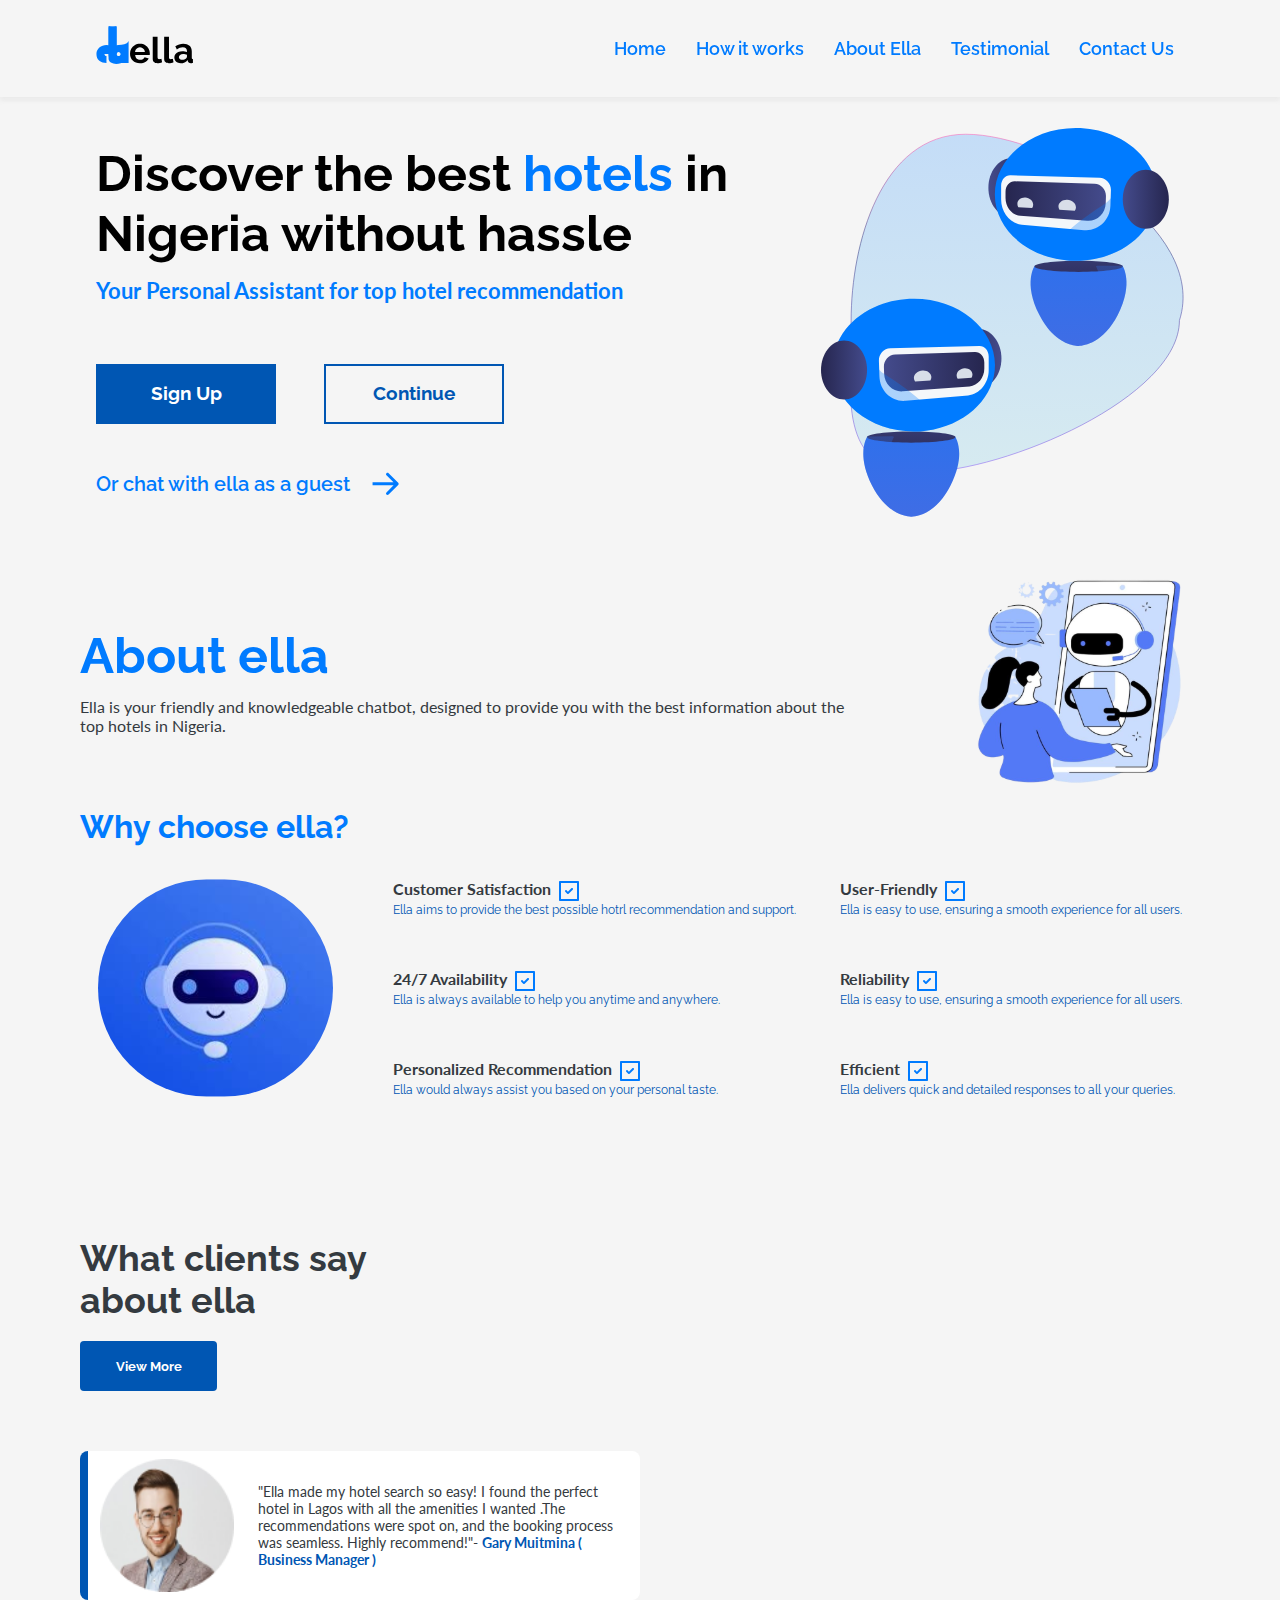
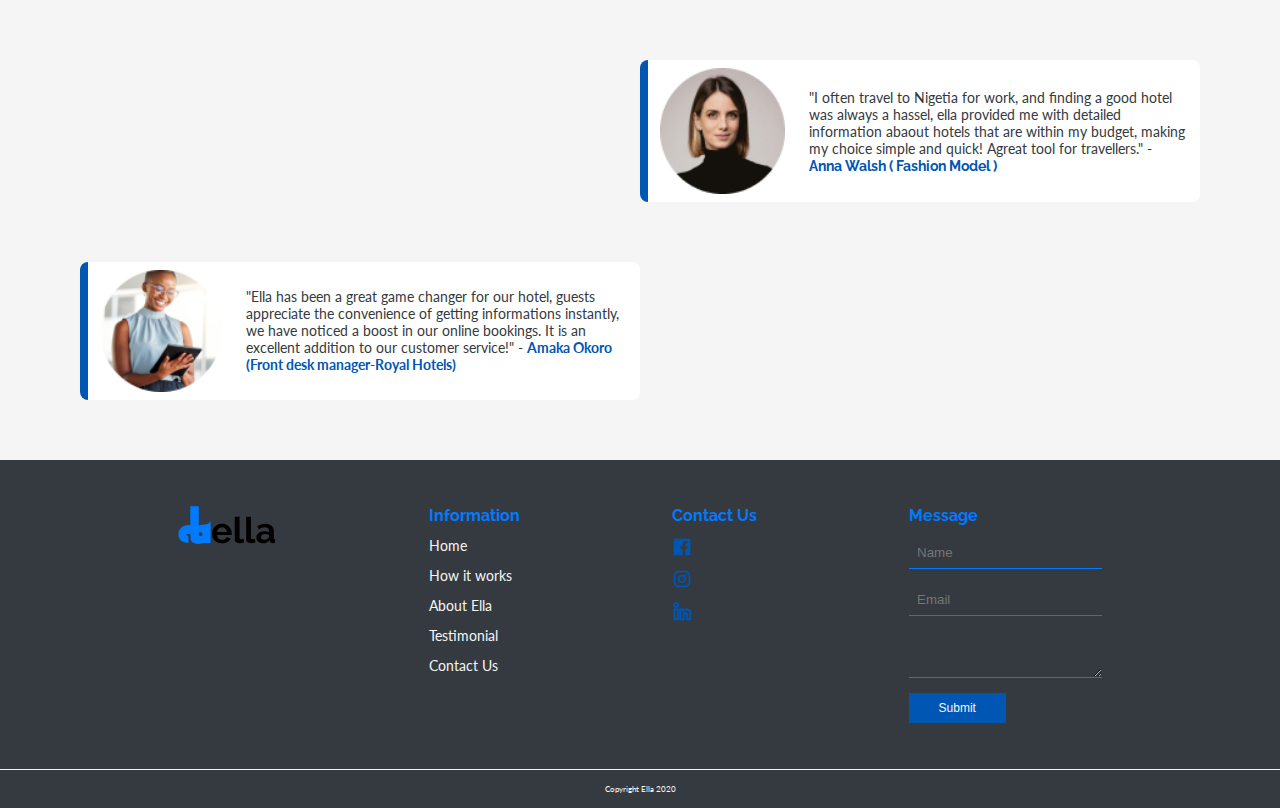
==== index.html @ a77675ed "ref" ====
<!DOCTYPE html>
<html lang="en">
<head>
    <meta charset="UTF-8">
    <meta name="viewport" content="width=device-width, initial-scale=1.0">
    <title>landing page</title>
    <link rel="stylesheet" href="./ibyte.css">
</head>
<body>
    <div class="wrapper">
        <header class="container">
            <div class="logo">
                <img src="./ella.svg" alt="">
            </div>
            <nav class="navigation">
                <ul>
                    <Li><a href="">Home</a></Li>
                    <Li><a href="">How it works</a></Li>
                    <Li><a href="">About Ella</a></Li>
                    <Li><a href="">Testimonial</a></Li>
                    <Li><a href="">Contact Us</a></Li>
                </ul>
            </nav>
            <div class="hand">
                <span class="menu"></span>
                <span class="menu"></span>
                <span class="menu"></span>
            </div>
        </header>

        <!-- hero section -->
        <section class="hero container">
            <div class="left_infor">
                <h1>Discover the best <span>hotels</span> in <br> Nigeria without hassle</h1>
                <h3>Your Personal Assistant for top hotel recommendation </h3>
                <div class="btn">
                    <a href="" class="cta">Sign Up</a>
                    <a href="" class="cta secbtn">Continue</a>
                </div>
                <a href="" class="guest">Or chat with ella as a guest <span><img src="./arrow.svg" alt=""></span></a>
            </div>
            <div class="right">
                <img src="./Group 11.svg" alt="">
            </div>
        </section>
    </div>

    <!-- About Section -->
    <div class="acontainer">
        <div class="c1">
            <div class="c1text">
                <h1>About ella</h1>
                <h3>Ella is your friendly and knowledgeable chatbot, designed to provide you with the best information about the top hotels in Nigeria.</h3>
            </div>
            <img src="aboutimg.svg" alt="">
        </div>
        <div class="c2">
                <h1>Why choose ella?</h1>
      
                <div class="c2text">
                    <img src="aboutimg2.svg" alt="">
                    <div class="c2content">
                        <div class="c2content1">
                            <div class="con">
                                <div class="headcon">
                                    <p>Customer Satisfaction</p>
                                    <img src="mark icon.svg" alt="">
                                </div>
                                <p class="p1"> Ella aims to provide the best possible hotrl recommendation and support.</p>
                            </div>
                            <div class="con">
                                <div class="headcon">
                                    <p>24/7 Availability</p>
                                    <img src="mark icon.svg" alt="">
                                </div>
                                <p class="p1"> Ella is always available to help you anytime and anywhere.</p>
                            </div>
                            <div class="con">
                                <div class="headcon">
                                    <p>Personalized Recommendation</p>
                                    <img src="mark icon.svg" alt="">
                                </div>
                                <p class="p1"> Ella would always assist you based on your personal taste.</p>
                            </div>
                        </div>
                    

                     <div class="c2content2 ">
                        <div class="con">
                            <div class="headcon">
                                <p>User-Friendly</p>
                                <img src="mark icon.svg" alt="">
                            </div>
                            <p class="p1"> Ella is easy to use, ensuring a smooth experience for all users.</p>
                        </div>
                        <div class="con">
                            <div class="headcon">
                                <p>Reliability</p>
                                <img src="mark icon.svg" alt="">
                            </div>
                            <p class="p1"> Ella is easy to use, ensuring a smooth experience for all users.</p>
                        </div>
                        <div class="con">
                            <div class="headcon">
                                <p>Efficient</p>
                                <img src="mark icon.svg" alt="">
                            </div>
                            <p class="p1"> Ella delivers quick and detailed responses to all your queries.</p>
                        </div>
                    </div>
                </div>
        </div>   
             

        </div>
    </div>

    <!-- Testimonials -->
    <div class="testimonials">
        <div class="testimonialhead">
            <h1>What clients say <br>about ella</h1>
            <div class="tbtn"><button>View More</button></div>
        </div>
        <div class="tcards">
            <div class="card">
                <img src="./Frame 66.png" alt="">
                <div class="cardtxt">
                    <p>
                        "Ella made my hotel search so easy! I found the perfect hotel in Lagos with all the amenities I wanted
                        .The recommendations were spot on, and the booking process was seamless. Highly recommend!"- <span>Gary Muitmina ( Business Manager )</span> 
                    </p>
                </div>
            </div>
            <div class="card2">
                <img src="./Frame 67.png" alt="">
                <div class="cardtxt">
                    <p>
                        "I often travel to Nigetia for work, and finding a good hotel was always a hassel, ella provided me with detailed information abaout hotels that are within my budget, making my choice simple and quick! Agreat tool for travellers." - <span>Anna Walsh ( Fashion Model )</span>
                    </p>
                </div>
            </div>
            <div class="card">
                <img src="./Frame 68.png" alt="">
                <div class="cardtxt">
                    <p>
                    "Ella has been a great game changer for our hotel, guests appreciate the convenience of getting informations instantly, we have noticed a boost in our online bookings. It is an excellent addition to our customer service!" - <span>Amaka Okoro (Front desk manager-Royal Hotels)</span>
                    </p>
                </div>
            </div>
        </div>
    </div>

<!-- footer -->

    <div class="dcontainer">
        <div class="footerlogo">
            <img src="./ella.svg" alt="">
        </div>
        <div class="footerlinks">
            <ul>
                <h5>Information</h5>
                <li><a href="">Home</a></li>
                <li><a href="">How it works</a></li>
                <li><a href="">About Ella</a></li>
                <li><a href="">Testimonial</a></li>
                <li><a href="">Contact Us</a></li>
            </ul>
        </div>
        <div class="footerlinks2">
            <ul>
                <h5>Contact Us</h5>
                <li><img src="fb logo.svg" alt=""></li>
                <li><img src="ig logo.svg" alt=""></li>
                <li><img src="linkedin logo.svg" alt=""></li>
            </ul>
        </div>
        <div class="message">
            <h5>Message</h5>
            <form action="">
                <input type="text" name="" id="" placeholder="Name">
                <input type="text" name="" id="" placeholder="Email">
               <textarea name="" id=""></textarea>
               <button>Submit</button>
            </form>
        </div>

    </div>
    <div class="buttom">
        <p>Copyright Ella 2020</p>
        
    </div>

</body>
</html>
---- ibyte.css ----
@import url("https://fonts.googleapis.com/css2?family=Raleway:ital,wght@0,100..900;1,100..900&display=swap");
@import url("https://fonts.googleapis.com/css2?family=Lato:ital,wght@0,100;0,300;0,400;0,700;0,900;1,100;1,300;1,400;1,700;1,900&family=Raleway:ital,wght@0,100..900;1,100..900&display=swap");

* {
  margin: 0;
  padding: 0;
  box-sizing: border-box;
}
body {
  background-color: #f5f5f5;
}

img {
  display: block;
  width: 100%;
  height: auto;
  object-fit: cover;
}
a {
  transition: 0.3s all ease-in-out;
  color: white;
}
:root {
  --coloran: #007bff;
}
.container {
  padding: 0 6rem;
}

/* handburger logo */
.hand {
  position: relative;
  width: 40px;
  height: 26.31px;
  top: 13.15px;
  left: 4.38px;
  display: none;
}
.hand span.menu {
  content: "";
  display: block;
  background-color: black;
  position: absolute;
  width: 35px;
  height: 3.5px;
  transition: all 0.5s ease-in-out;
}
.hand span:nth-child(1) {
  transform: translateY(-10px);
}
.hand span:nth-child(3) {
  transform: translateY(10px);
}

.hand:hover span:nth-child(1) {
  transform: rotateZ(45deg);
}
.hand:hover span:nth-child(3) {
  transform: rotate(-45deg);
}
.hand:hover span:nth-child(2) {
  transform: rotate(720deg);
  opacity: 0;
}

header {
  display: flex;
  background: #f5f5f5;
  box-shadow: 0px 4px 4px 0px #b6b6b625;
  justify-content: space-between;
  align-items: center;
  width: 100%;
  height: 97px;
  position: fixed;
  top: 0;
  left: 0;
}
header nav.navigation ul {
  list-style-type: none;
  display: flex;
  gap: 10px;
}
header nav.navigation ul a {
  display: block;
  color: var(--coloran);
  text-decoration: none;
  padding: 10px;
  font-family: Raleway;
  font-size: 18px;
  font-weight: 600;
  line-height: 7px;
  text-align: center;
}

/* hero section */
.hero {
  display: grid;
  grid-template-columns: 2fr 1fr;
  padding-top: 80px;
}


.left_infor {
  display: flex;
  flex-direction: column;
  gap: 1rem;
  margin-top: 4rem;
  min-width: 600px;
}
.left_infor h1 {
  font-family: Raleway;
  font-size: 50px;
  font-weight: 700;
  line-height: 60.26px;
  text-align: left;
  color: black;
}
.left_infor h1 span {
  color: var(--coloran);
}
.left_infor h3 {
  font-family: Lato;
  font-size: 22px;
  font-weight: 700;
  line-height: 19.2px;
  text-align: left;
  color: #007bff;
}

.btn {
  margin-top: 3rem;
  display: flex;
  align-items: center;
  justify-content: flex-start;
  gap: 3rem;
}
.cta {
  display: flex;
  align-items: center;
  justify-content: center;
  width: 180px;
  height: 60px;
  background: #0056b3;
  padding: 10px 20px;
  gap: 11px;
}
.cta:hover {
  background: #0056b390;
  transition: 0.3s all ease-in-out;
}
a.cta {
  text-decoration: none;
  color: white;
  font-family: Raleway;
  font-size: 18.6px;
  font-weight: 700;
  line-height: 21.84px;
  text-align: center;
}

a.secbtn {
  color: #0056b3;
}

.secbtn {
  width: 180px;
  height: 60px;
  border: 2px solid #0056b3;
  background-color: transparent;
}
.secbtn:hover {
  background: transparent;
  border: 2px solid #ffffff;
  transition: 0.3s all ease-in-out;
}
.navigation ul li a:hover {
  color: white;
}

.guest {
  display: flex;
  margin-top: 2rem;
  font-family: Raleway;
  font-size: 20px;
  font-weight: 600;
  line-height: 22px;
  text-align: left;
  color: #007bff;
  width: 400px;
  height: 25px;
  align-items: center;
}
a.guest {
  text-decoration: none;
}

.guest span {
  margin-left: 1rem;
  width: 2.4rem;
}
.right {
  margin-top: 3rem;
}

.testimonials {
  padding: 76px 80px 60px  80px;
}
.testimonialhead {
  font-family: 'Raleway';
  display: flex;
  flex-direction: column;
  gap: 20px;
}
 .testimonialhead h1 {
  font-size: 36px;
  font-weight: bold;
  color: #343A40;
 
}
.tbtn button {
  padding: 12px;
  width: 137px;
  height: 50px;
  border-radius: 4px;
  background-color: #0056b3;
  color: white;
  font-weight: bold;
  font-family: "raleway";
  border: 0px;
}
.tcards {
  display: flex;
  flex-direction: column;
  gap: 60px;
  padding-top: 60px;
  align-items: center;
}

.tcards .card {
  display: flex;
  align-items: center;
  width: 50%;
  padding: 8px 12px;
  gap: 24px;
  border-left: solid 8px #0056b3;
  background-color: white;
  box-shadow: #b6b6b625;
  align-self: flex-start;
  border-radius: 8px;
}

.tcards .card2 {
  display: flex;
  align-items: center;
  width: 50%;
  padding: 8px 12px;
  gap: 24px;
  border-left: solid 8px #0056b3;
  background-color: white;
  box-shadow: #b6b6b620;
  align-self: flex-end;
  border-radius: 8px;
}

.card .card2 img {
  object-fit: cover;
}

.card2 p span {
  font-weight: bold;
  color: #0056b3;
  font-family: 'Raleway';

}

.card2 p {
  font-size: 14px;
  font-family: 'Lato';
  color: #343A40;
}

.card p {
  font-size: 14px;
  font-family: 'Lato';
  color: #343A40;
}
.card p span {
  font-weight: bold;
  color: #0056b3;
  
}
.acontainer{

    padding: 46px 80px  46px 80px;
    display: flex;
    flex-direction: column;
    justify-content: space-between;
    gap: 10px;
}

.c1{
    display: flex;
    justify-content: space-between;
   gap: 120px;
    align-items: center ;
}

.ctext{
    justify-content: space-between;
    gap: 30px;
   
}

.c1 h1{
    font-size: 50px;
    font-weight: bold;
    color: #007bff;
    font-family: 'Raleway';
    padding-bottom: 12px;
}

.c1 h3{
    font-size: 16px;
    font-family: 'Lato';
    color: #343A40;
    font-weight: 400;
}

.c1 img{
   width: 235px;
   height: 235px;  
}

.c2 h1{
  padding-bottom: 16px;
  color: #007bff;
  font-family: 'Raleway';

}

.c2text{
    display: flex;
    justify-content: space-between;
    padding: 18px;
}

.c2text img{
width: fit-content;
height: fit-content;
}


.c2text .c2content{
   display: flex;
justify-content: space-between;
gap: 44px;
 
}

.c2content1{
    display: flex;
    flex-direction: column;
    justify-content: space-between;
    gap: 28px;
}

.c2content2{
    display: flex;
    flex-direction: column;
    justify-content: space-between;
    gap: 28px;
}



.c2content .c2content1{
    justify-content: space-between;
    gap: 28px;
}


.con .p1{
   color: #0056b3;
   font-size: 12px;
   font-weight: 400;
   font-family: 'Raleway';
}

.headcon{
display: flex;
gap: 6px;
align-content: center;
}

.headcon p{
    font-size: 16px;
    font-weight: bold;
    font-family: 'Lato';
    color: #343A40;

}
.headcon img{
    width: 24px;
    height: 24px;
}

.dcontainer{
  display: flex;
  justify-content: space-evenly;
  gap: 20px;
  padding: 46px   46px;
  background-color: #343A40;
}
.footerlinks{
  display: flex;
}
.footerlinks h5{
  color: #007bff;
  font-size: 16px;
  padding-bottom: 12px;
  font-family: 'Raleway';
}
.footerlinks li{
  list-style: none;
  gap: 12px;
  padding-bottom: 12px;
justify-content: space-between;


}
.footerlinks li a{
  color: #f5f5f5;
text-decoration: none;
font-family: 'Lato';
font-size: 14px;

}
.footerlinks2{ 
  display: flex;

}
.footerlinks2 h5{
  color: #007bff;
  text-decoration: none;
  font-size: 16px;
  padding-bottom: 12px;
  font-family: 'Raleway';
}
.footerlinks2 li{
  list-style: none;
  padding-bottom: 12px;
}


.footerlinks2 li img{
  width: 20px;
  height: 20px;
}

.message{
  display: flex;
  flex-direction: column;
}
.message form button{
  width: 50%;
  height: 30px;
  background-color: #0056b3;
  font-weight: 500;
  font-size: 12px;
  border: none;
  color: #f5f5f5;

}

.message h5{
  color: #007bff;
  text-decoration: none;
  font-size: 16px;
  font-family: 'Raleway';
  padding-bottom: 12px;

}
.message form{
  display: flex;
  flex-direction: column;
  justify-content: space-between;
  gap: 15px;
}

.message input{
  border: none;
  border-bottom: 1px solid #007bff;
  background-color: #343A40;
  color: #bfbfbf50;
  padding: 8px;
}

.message textarea{
  border: none;
  border-bottom: 1px solid #007bff;
  background-color: #343A40;
  padding: 8px;
}
.buttom{
  background-color: #343A40;
  border-top: 1px solid #f5f5f5;
  padding: 12px 0 12px 0;

}
.buttom p{
  font-size: 8px;
color: #f5f5f5;
width: 100%;
text-align: center;
font-family: 'Lato';
padding: 2px;
}
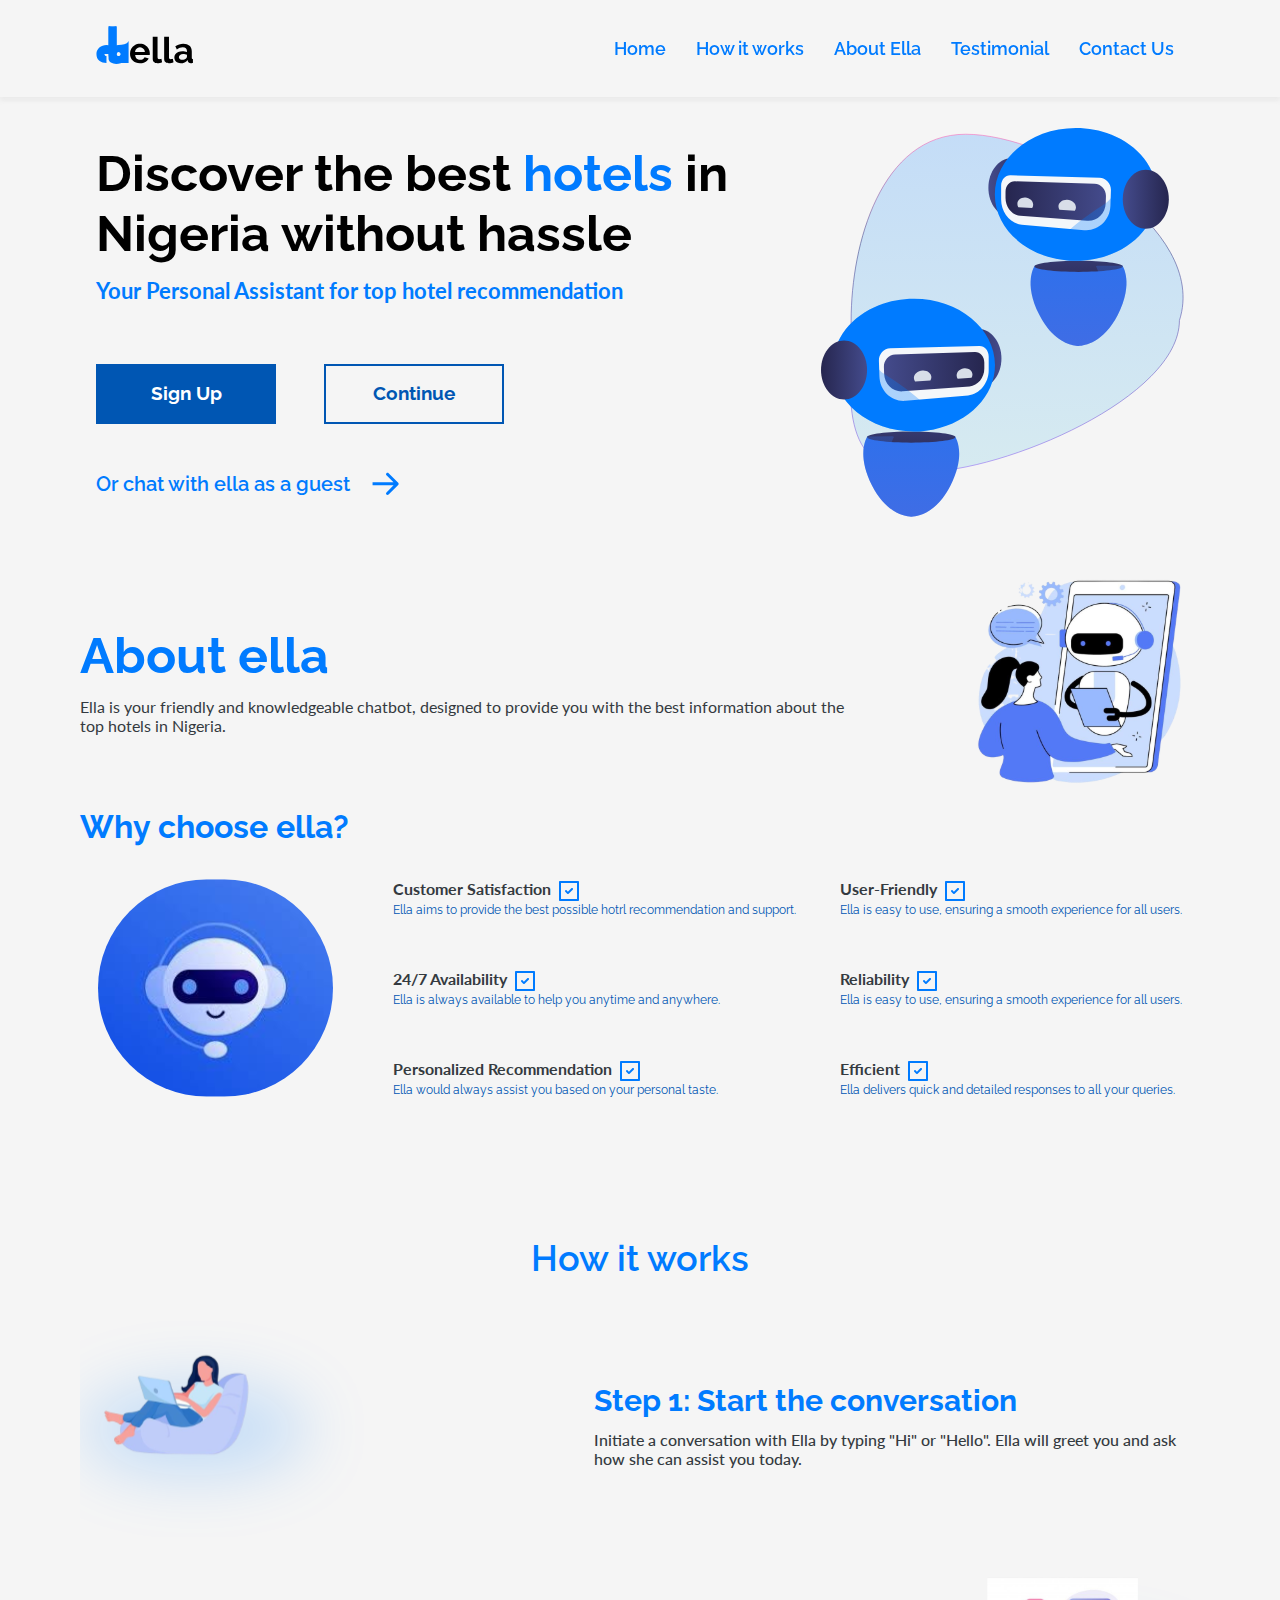
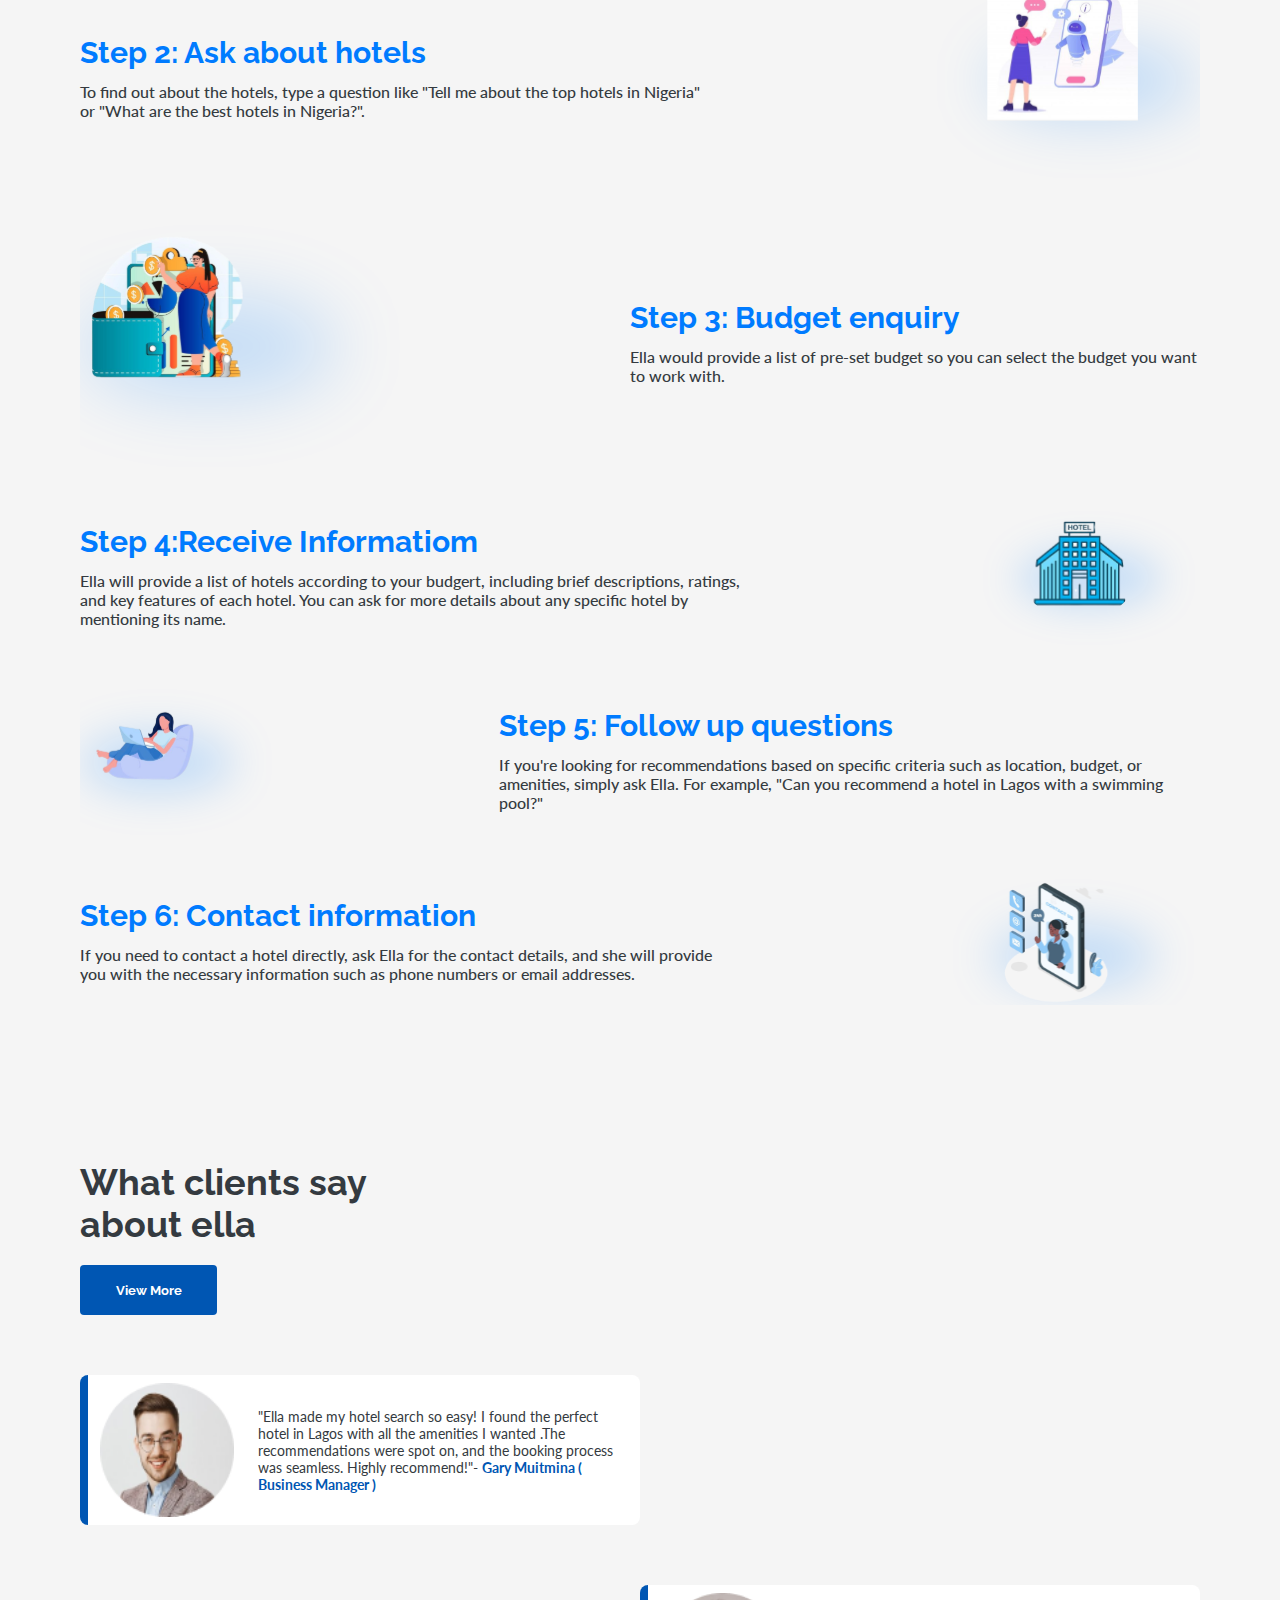
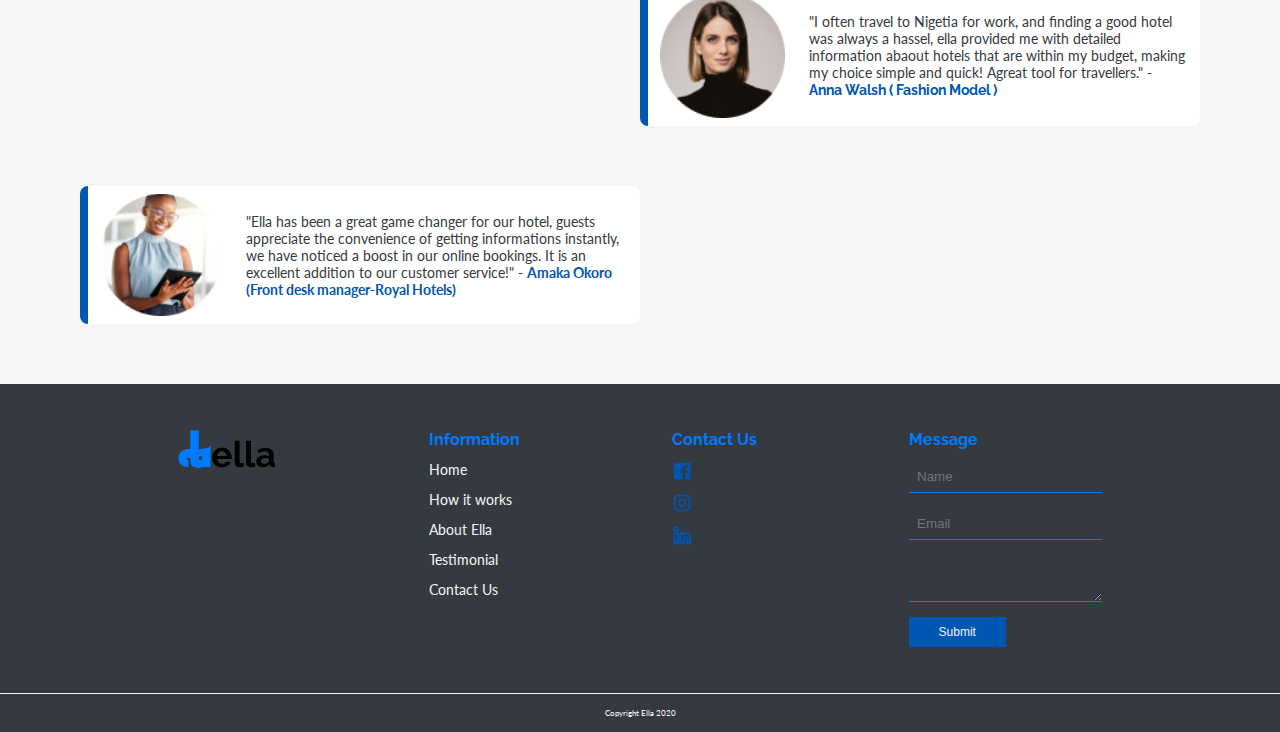
==== commit 3db6e442: "ref" ====
--- a/index.html
+++ b/index.html
@@ -115,6 +115,60 @@
         </div>
     </div>
 
+    <!-- How it works -->
+
+    <div class="wcontainer">
+        <div class="wtitle">
+            <h1>How it works</h1>
+        </div>
+        <div class="wlist1">
+            <div class="wimg"> <img src="step1.svg" alt=""></div>
+            <div class="wtext1">
+                <h2>Step 1: Start the conversation</h2>
+                <p>Initiate a conversation with Ella by typing "Hi" or "Hello".
+                    Ella will greet you and ask how she can assist you today.</p>
+            </div>
+        </div>
+        <div class="wlist2">
+            <div class="wimg"> <img src="step2.svg" alt=""></div>
+            <div class="wtext2">
+                <h2>Step 2: Ask about hotels</h2>
+                <p>To find out about the  hotels, type a question like "Tell me about the top hotels in Nigeria" or "What are the best hotels in Nigeria?".</p>
+            </div>
+        </div>
+
+        <div class="wlist1">
+            <div class="wimg"> <img src="Step3.svg" alt=""></div>
+            <div class="wtext1">
+                <h2>Step 3: Budget enquiry</h2>
+                <p>Ella would provide a list of pre-set budget so you can select the budget you want to work with.</p>
+            </div>
+        </div>
+        <div class="wlist2">
+            <div class="wimg"> <img src="Step4.svg" alt=""></div>
+            <div class="wtext2">
+                <h2>Step 4:Receive Informatiom</h2>
+                <p>Ella will provide a list of hotels according to your budgert, including brief descriptions, ratings, and key features of each hotel.
+                   You can ask for more details about any specific hotel by mentioning its name.</p>
+            </div>
+        </div>
+        <div class="wlist1">
+            <div class="wimg"> <img src="step1.svg" alt=""></div>
+            <div class="wtext1">
+                <h2>Step 5: Follow up questions</h2>
+                <p>If you're looking for recommendations based on specific criteria such as location, budget, or amenities, simply ask Ella. For example,
+                     "Can you recommend a hotel in Lagos with a swimming pool?"</p>
+            </div>
+        </div>
+        <div class="wlist2">
+            <div class="wimg"> <img src="step6.svg" alt=""></div>
+            <div class="wtext2">
+                <h2>Step 6: Contact information</h2>
+                <p>If you need to contact a hotel directly, ask Ella for the contact details, and she will provide you with the necessary information such as phone numbers or email addresses.</p>
+            </div>
+        </div>
+    </div>
+
     <!-- Testimonials -->
     <div class="testimonials">
         <div class="testimonialhead">
--- a/ibyte.css
+++ b/ibyte.css
@@ -202,6 +202,70 @@
   margin-top: 3rem;
 }
 
+.wcontainer{
+  padding:  76px 80px 60px  80px;
+  justify-content: space-between;
+  gap: 104px;
+
+}
+.wtitle{
+  margin-bottom: 16px;
+  width: 100%;
+}
+.wtitle h1{
+  font-family: 'Raleway';
+  font-size: 36px;
+  color: #007BFF;
+  font-weight: 600;
+  text-align: center;
+}
+
+.wlist1{
+  display: flex;
+  align-items: center;
+  justify-content: space-between;
+  gap: 222px;
+  padding: 20px 0 20px 0;
+}
+.wlist1 h2{
+  font-family: 'Raleway';
+  font-size: 30px;
+  color: #007BFF;
+  margin-bottom: 12px;
+}
+
+.wlist1 p{
+  color: #343A40;
+  font-family: 'Lato';
+  font-size: 14;
+  font-weight: 500;
+}
+
+.wlist2{
+  display: flex;
+  flex-direction: row-reverse;
+  align-items: center;
+  justify-content: space-between;
+  gap: 222px;
+  padding: 20px 0 20px 0;
+}
+
+.wlist2 h2{
+  font-family: 'Raleway';
+  font-size: 30px;
+  color: #007BFF;
+  margin-bottom: 12px;
+}
+
+.wlist2 p{
+  color: #343A40;
+  font-family: 'Lato';
+  font-size: 14;
+  font-weight: 500;
+}
+
+
+
 .testimonials {
   padding: 76px 80px 60px  80px;
 }
@@ -379,6 +443,8 @@
 }
 
 
+
+
 .con .p1{
    color: #0056b3;
    font-size: 12px;
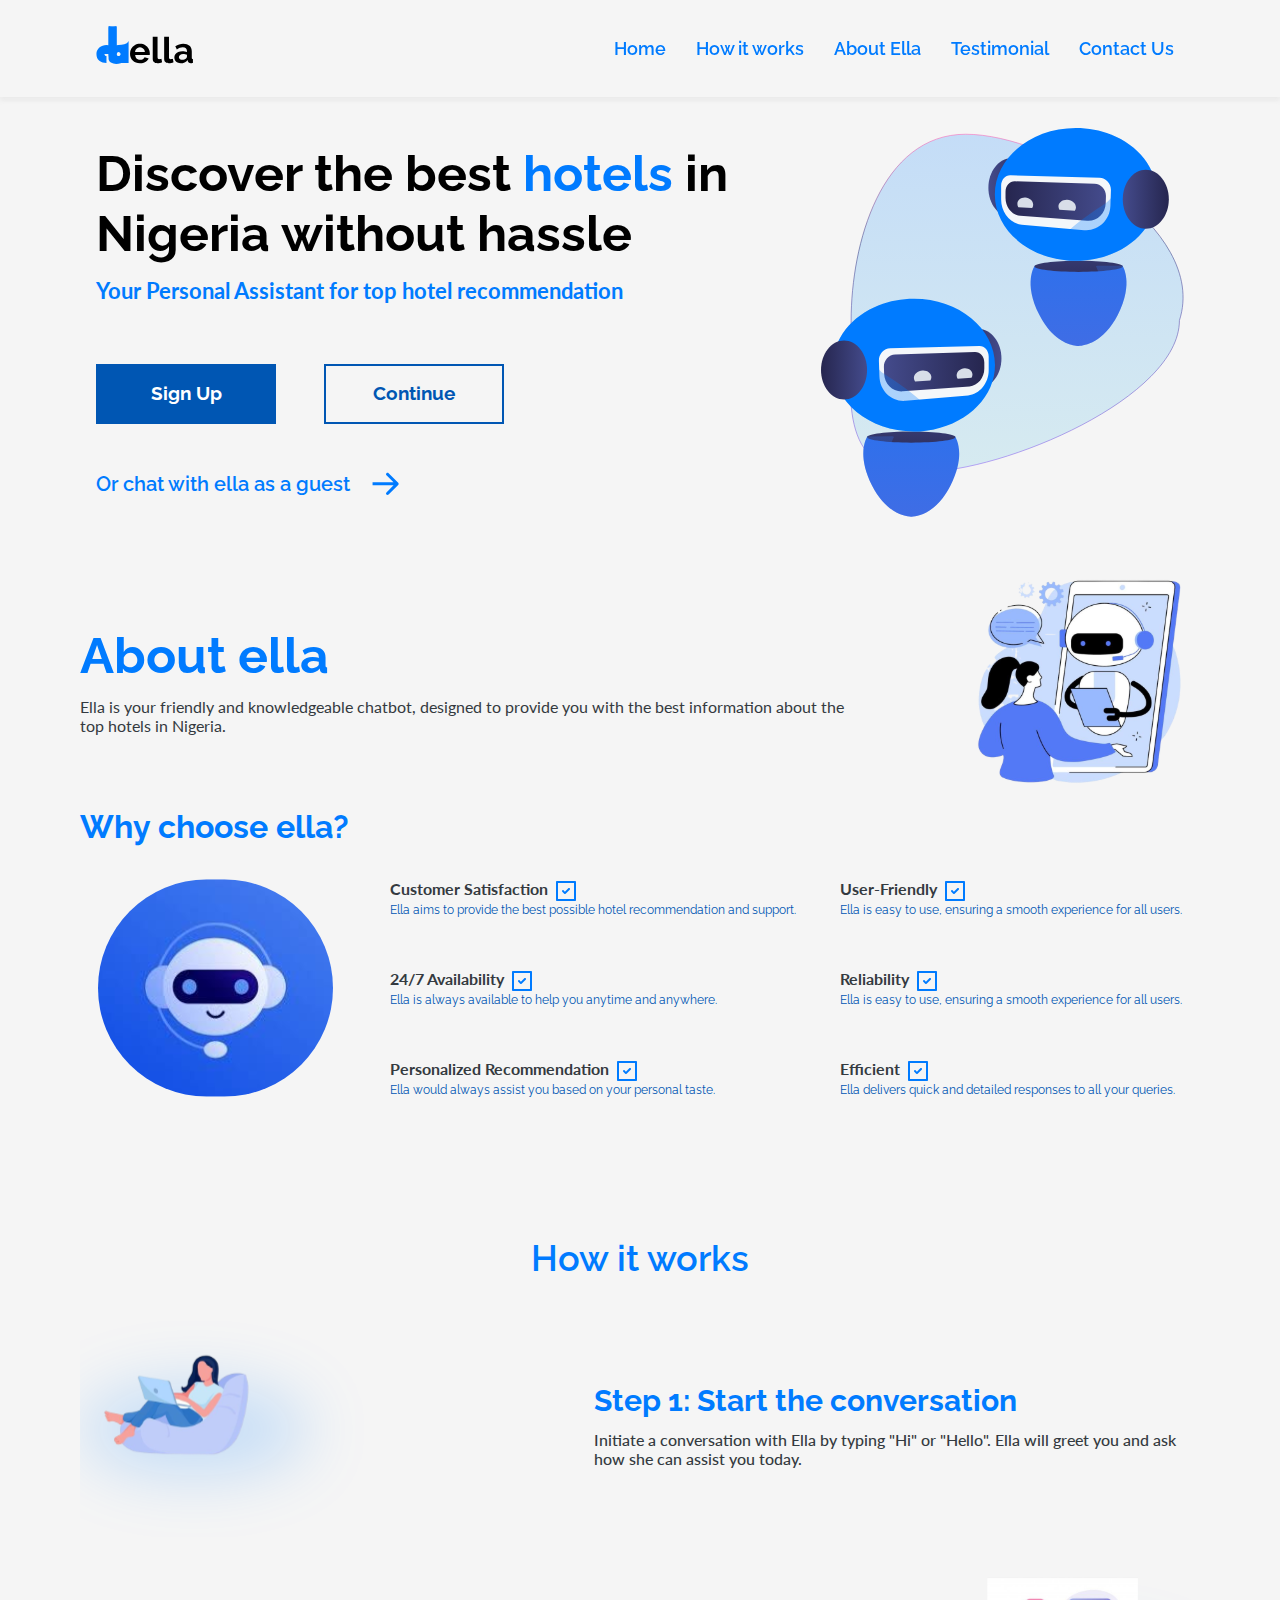
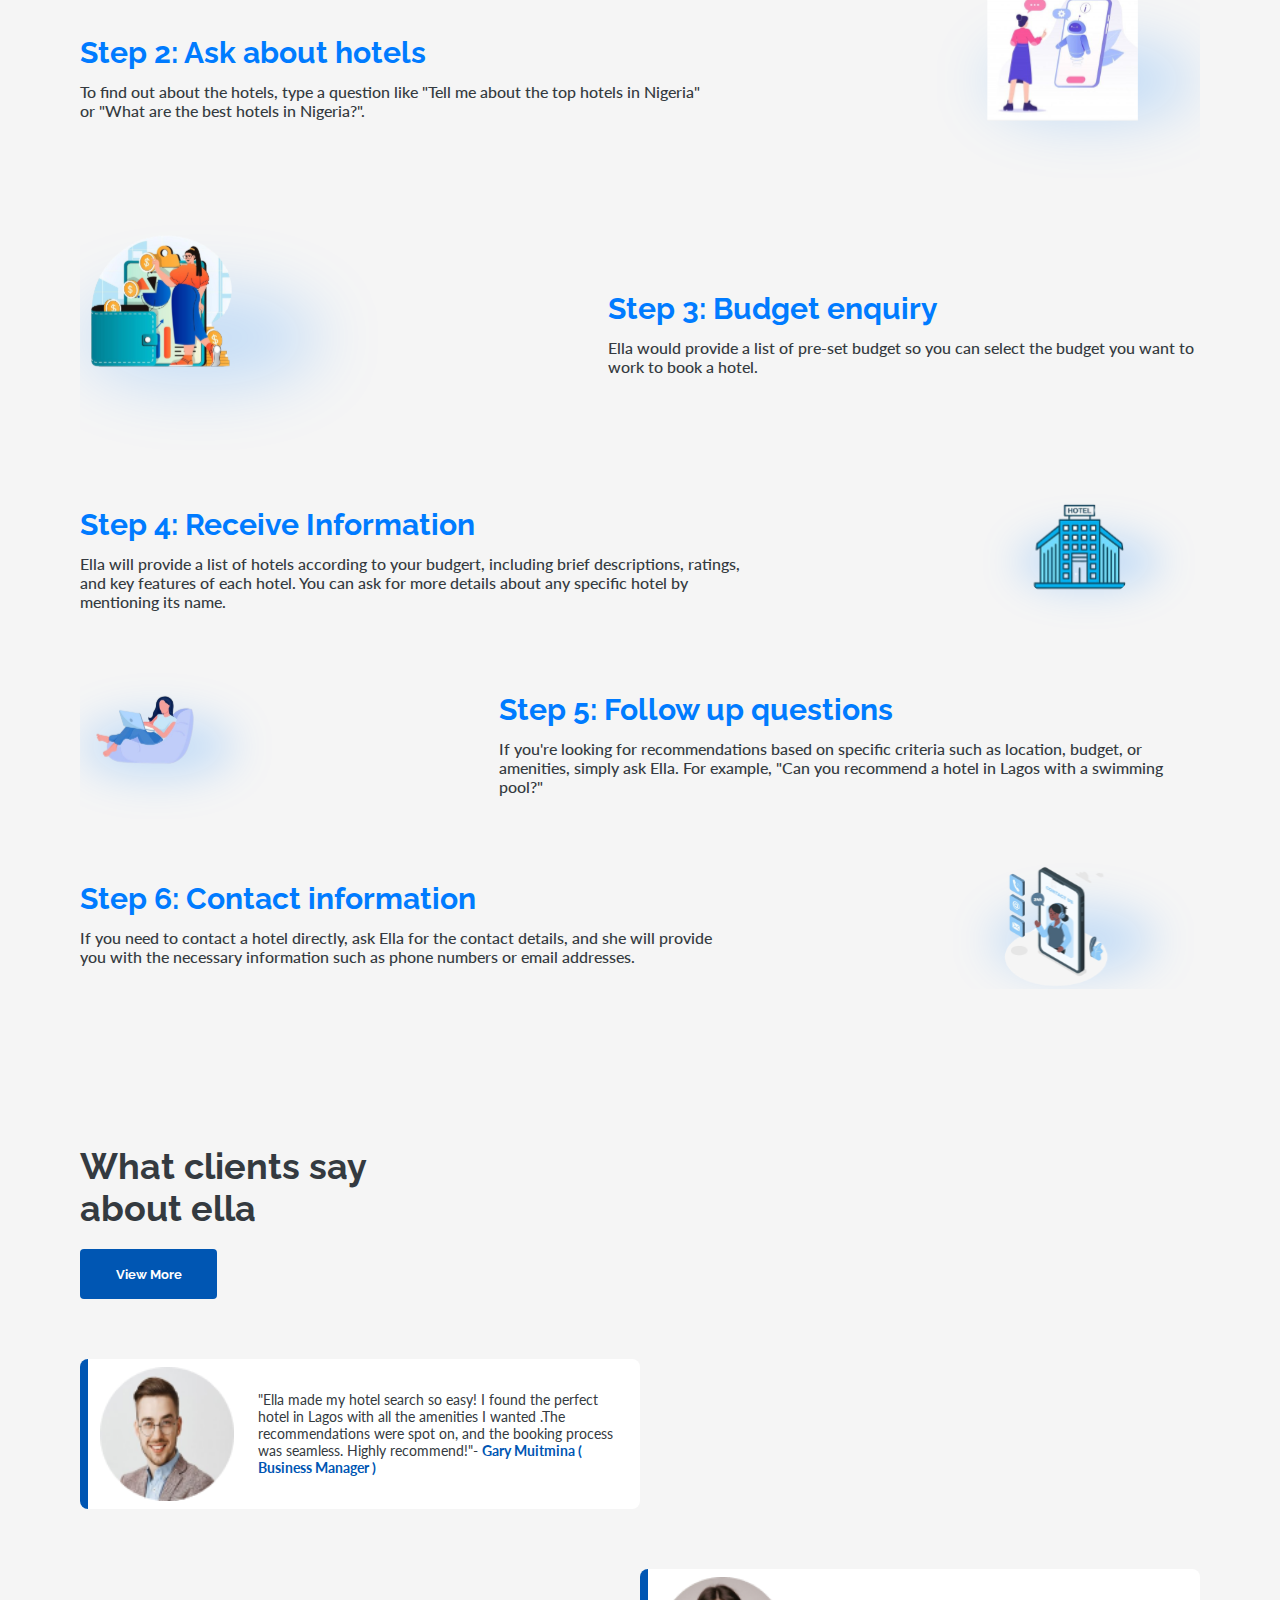
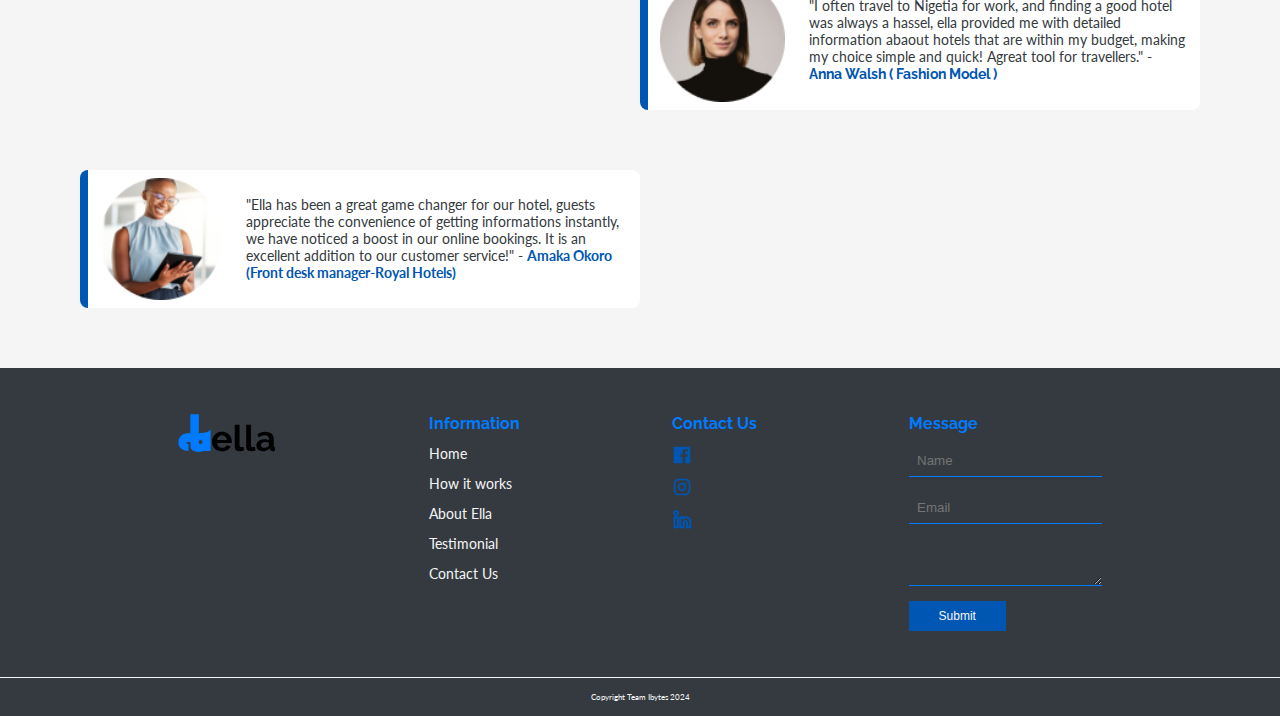
==== commit 1b81a1f6: "ref" ====
--- a/index.html
+++ b/index.html
@@ -37,7 +37,7 @@
                     <a href="" class="cta">Sign Up</a>
                     <a href="" class="cta secbtn">Continue</a>
                 </div>
-                <a href="" class="guest">Or chat with ella as a guest <span><img src="./arrow.svg" alt=""></span></a>
+                <a href="Work.html" class="guest">Or chat with ella as a guest <span><img src="./arrow.svg" alt=""></span></a>
             </div>
             <div class="right">
                 <img src="./Group 11.svg" alt="">
@@ -66,7 +66,7 @@
                                     <p>Customer Satisfaction</p>
                                     <img src="mark icon.svg" alt="">
                                 </div>
-                                <p class="p1"> Ella aims to provide the best possible hotrl recommendation and support.</p>
+                                <p class="p1"> Ella aims to provide the best possible hotel recommendation and support.</p>
                             </div>
                             <div class="con">
                                 <div class="headcon">
@@ -110,9 +110,11 @@
                     </div>
                 </div>
         </div>   
+
              
 
         </div>
+       
     </div>
 
     <!-- How it works -->
@@ -141,13 +143,13 @@
             <div class="wimg"> <img src="Step3.svg" alt=""></div>
             <div class="wtext1">
                 <h2>Step 3: Budget enquiry</h2>
-                <p>Ella would provide a list of pre-set budget so you can select the budget you want to work with.</p>
+                <p>Ella would provide a list of pre-set budget so you can select the budget you want to work to book a hotel.</p>
             </div>
         </div>
         <div class="wlist2">
             <div class="wimg"> <img src="Step4.svg" alt=""></div>
             <div class="wtext2">
-                <h2>Step 4:Receive Informatiom</h2>
+                <h2>Step 4: Receive Information</h2>
                 <p>Ella will provide a list of hotels according to your budgert, including brief descriptions, ratings, and key features of each hotel.
                    You can ask for more details about any specific hotel by mentioning its name.</p>
             </div>
@@ -240,9 +242,11 @@
 
     </div>
     <div class="buttom">
-        <p>Copyright Ella 2020</p>
+        <p>Copyright Team Ibytes 2024</p>
         
     </div>
+
+    
 
 </body>
 </html>--- a/ibyte.css
+++ b/ibyte.css
@@ -580,4 +580,5 @@
 text-align: center;
 font-family: 'Lato';
 padding: 2px;
-}+}
+
